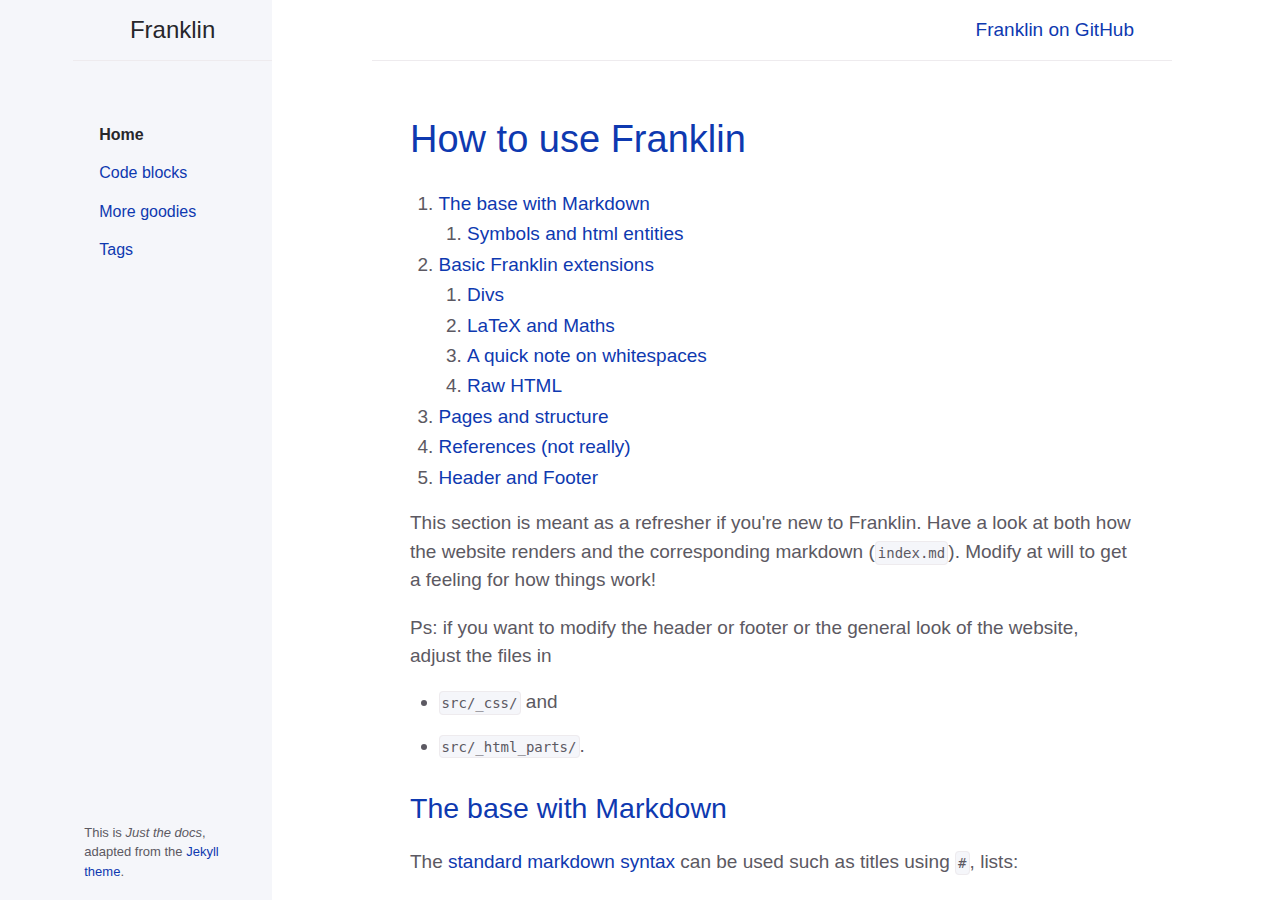
==== index.html @ 7da7b738 "push-2024-06-10" ====
<!doctype html>
<html lang="en">
<head>
  <meta charset="UTF-8">
  <meta name="viewport" content="width=device-width, initial-scale=1">
   <link rel="stylesheet" href="/libs/katex/katex.min.css">
     
   <link rel="stylesheet" href="/libs/highlight/styles/github.min.css">
   
  <link rel="stylesheet" href="/css/jtd.css">
<link rel="icon" href="/assets/favicon.ico">

<style>
  /* #148 wrap long header */
  .franklin-content a.header-anchor,
  .franklin-toc li a
   {
    word-wrap: break-word;
    white-space: normal;
  }
</style>

   <title>Franklin Example</title>  
</head>
<body>                      <!-- closed in foot.html -->
<div class="page-wrap">   <!-- closed in foot.html -->
  <!-- SIDE BAR -->
  <div class="side-bar">
    <div class="header">
      <a href="/" class="title">
        Franklin
      </a>
    </div>
    <label for="show-menu" class="show-menu">MENU</label>
    <input type="checkbox" id="show-menu" role="button">
    <div class="menu" id="side-menu">
      <ul class="menu-list">
        <li class="menu-list-item active"><a href="/" class="menu-list-link active">Home</a>
        <li class="menu-list-item "><a href="/menu1/" class="menu-list-link ">Code blocks</a>
        <li class="menu-list-item "><a href="/menu2/" class="menu-list-link ">More goodies</a>
        <li class="menu-list-item "><a href="/menu3/" class="menu-list-link ">Tags</a>
          <ul class="menu-list-child-list ">
            <li class="menu-list-item "><a href="#" class="menu-list-link">Submenu</a>
          </ul>
      </ul>
    </div>
    <div class="footer">
      This is <em>Just the docs</em>, adapted from the <a href="https://github.com/pmarsceill/just-the-docs" target="_blank">Jekyll theme</a>.
    </div>
  </div>
  <!-- CONTENT -->
  <div class="main-content-wrap"> <!-- closed in foot.html -->
    <div class="main-content">    <!-- closed in foot.html -->
      <div class="main-header">
        <a id="github" href="//github.com/tlienart/Franklin.jl">Franklin on GitHub</a>
      </div>



<!-- Content appended here (in class franklin-content) -->
<div class="franklin-content"><h1 id="how_to_use_franklin"><a href="#how_to_use_franklin" class="header-anchor">How to use Franklin</a></h1>
<p><div class="franklin-toc"><ol><li><a href="#the_base_with_markdown">The base with Markdown</a><ol><li><a href="#symbols_and_html_entities">Symbols and html entities</a></li></ol></li><li><a href="#basic_franklin_extensions">Basic Franklin extensions</a><ol><li><a href="#divs">Divs</a></li><li><a href="#latex_and_maths">LaTeX and Maths</a></li><li><a href="#a_quick_note_on_whitespaces">A quick note on whitespaces</a></li><li><a href="#raw_html">Raw HTML</a></li></ol></li><li><a href="#pages_and_structure">Pages and structure</a></li><li><a href="#references_not_really">References &#40;not really&#41;</a></li><li><a href="#header_and_footer">Header and Footer</a></li></ol></div> </p>
<p>This section is meant as a refresher if you&#39;re new to Franklin. Have a look at both how the website renders and the corresponding markdown &#40;<code>index.md</code>&#41;. Modify at will to get a feeling for how things work&#33;</p>
<p>Ps: if you want to modify the header or footer or the general look of the website, adjust the files in</p>
<ul>
<li><p><code>src/_css/</code> and</p>
</li>
<li><p><code>src/_html_parts/</code>.</p>
</li>
</ul>
<h2 id="the_base_with_markdown"><a href="#the_base_with_markdown" class="header-anchor">The base with Markdown</a></h2>
<p>The <a href="https://github.com/adam-p/markdown-here/wiki/Markdown-Cheatsheet">standard markdown syntax</a> can be used such as titles using <code>#</code>, lists:</p>
<ul>
<li><p>element with <strong>bold</strong></p>
</li>
<li><p>element with <em>emph</em></p>
</li>
</ul>
<p>or code-blocks <code>inline</code> or with highlighting &#40;note the <code>@def hascode &#61; true</code> in the source to allow <a href="https://highlightjs.org/">highlight.js</a> to do its job&#41;:</p>
<pre><code class="language-julia">abstract type Point end
struct PointR2&#123;T&lt;:Real&#125; &lt;: Point
    x::T
    y::T
end
struct PointR3&#123;T&lt;:Real&#125; &lt;: Point
    x::T
    y::T
    z::T
end
function len&#40;p::T&#41; where T&lt;:Point
  sqrt&#40;sum&#40;getfield&#40;p, η&#41;^2 for η ∈ fieldnames&#40;T&#41;&#41;&#41;
end</code></pre>
<p>You can also quote stuff</p>
<blockquote>
<p>You must have chaos within you to ...</p>
</blockquote>
<p>or have tables:</p>
<table><tr><th align="right">English</th><th align="right">Mandarin</th></tr><tr><td align="right">winnie the pooh</td><td align="right">维尼熊</td></tr></table>
<p>Note that you may have to do a bit of CSS-styling to get these elements to look the way you want them &#40;the same holds for the whole page in fact&#41;.</p>
<h3 id="symbols_and_html_entities"><a href="#symbols_and_html_entities" class="header-anchor">Symbols and html entities</a></h3>
<p>If you want a dollar sign you have to escape it like so: &#36;, you can also use html entities like so: &rarr; or &pi; or, if you&#39;re using Juno for instance, you can use <code>\pi&#91;TAB&#93;</code> to insert the symbol as is: π &#40;it will be converted to a html entity&#41;.<sup id="fnref:1"><a href="#fndef:1" class="fnref">[1]</a></sup></p>
<p>If you want to show a backslash, just use it like so: &#92; ; if you want to force a line break, use a <code>\\</code> like <br/> so &#40;this is on a new line&#41;.<sup id="fnref:blah"><a href="#fndef:blah" class="fnref">[2]</a></sup></p>
<p>If you want to show a backtick, escape it like so: &#96; and if you want to show a tick in inline code use double backticks like <code>so &#96; ...</code>.</p>
<p>Footnotes are nice too:</p>
<p><table class="fndef" id="fndef:1">
    <tr>
        <td class="fndef-backref"><a href="#fnref:1">[1]</a></td>
        <td class="fndef-content">this is the text for the first footnote, you can style all this looking at <code>.fndef</code> elements; note that the whole footnote definition is <em>expected to be on the same line</em>.</td>
    </tr>
</table>
<table class="fndef" id="fndef:blah">
    <tr>
        <td class="fndef-backref"><a href="#fnref:blah">[2]</a></td>
        <td class="fndef-content">and this is a longer footnote with some blah from veggie ipsum: turnip greens yarrow ricebean rutabaga endive cauliflower sea lettuce kohlrabi amaranth water spinach avocado daikon napa cabbage asparagus winter purslane kale. Celery potato scallion desert raisin horseradish spinach carrot soko.</td>
    </tr>
</table>
</p>
<h2 id="basic_franklin_extensions"><a href="#basic_franklin_extensions" class="header-anchor">Basic Franklin extensions</a></h2>
<h3 id="divs"><a href="#divs" class="header-anchor">Divs</a></h3>
<p>It is sometimes useful to have a short way to make a part of the page belong to a div so that it can be styled separately. You can do this easily with Franklin by using <code>@@divname ... @@</code>. For instance, you could want a blue background behind some text.</p>
<div class="colbox-blue">Here we go&#33; &#40;this is styled in the css sheet with name &quot;colbox-blue&quot;&#41;.</div>
<p>Since it&#39;s just a <code>&lt;div&gt;</code> block, you can put this construction wherever you like and locally style your text.</p>
<h3 id="latex_and_maths"><a href="#latex_and_maths" class="header-anchor">LaTeX and Maths</a></h3>
<p>Essentially three things are imitated from LaTeX</p>
<ol>
<li><p>you can introduce definitions using <code>\newcommand</code></p>
</li>
<li><p>you can use hyper-references with <code>\eqref</code>, <code>\cite</code>, ...</p>
</li>
<li><p>you can show nice maths &#40;via KaTeX&#41;</p>
</li>
</ol>
<p>The definitions can be introduced in the page or in the <code>config.md</code> &#40;in which case they&#39;re available everywhere as opposed to just in that page&#41;. For instance, the commands <code>\scal</code> and <code>\R</code> are defined in the config file &#40;see <code>src/config.md</code>&#41; and can directly be used whereas the command <code>\E</code> is defined below &#40;and therefore only available on this page&#41;:</p>
<p>Now we can write something like</p>
<a id="equation_blah" class="anchor"></a>\[  \varphi(\mathbb E\left[ X\right]) \le \mathbb E\left[ \varphi(X)\right].  \]
<p>since we&#39;ve given it the label <code>\label&#123;equation blah&#125;</code>, we can refer it like so: <span class="eqref">(<a href="#equation_blah">1</a>)</span> which can be convenient for pages that are math-heavy.</p>
<p>In a similar vein you can cite references that would be at the bottom of the page: <span class="bibref">(<a href="#noether15">Noether (1915)</a>, <a href="#bezanson17">Bezanson et al. (2017)</a>)</span>.</p>
<p><strong>Note</strong>: the LaTeX commands you define can also incorporate standard markdown &#40;though not in a math environment&#41; so for instance let&#39;s define a silly <code>\bolditalic</code> command.</p>
<p>and use it <em><strong>here for example</strong></em>.</p>
<p>Here&#39;s another quick one, a command to change the color:</p>
<p>This is <span style="color: blue">in blue</span> or <span style="color: #bf37bc">in #bf37bc</span>.</p>
<h3 id="a_quick_note_on_whitespaces"><a href="#a_quick_note_on_whitespaces" class="header-anchor">A quick note on whitespaces</a></h3>
<p>For most commands you will use <code>#k</code> to refer to the \(k\)-th argument as in LaTeX. In order to reduce headaches, this forcibly introduces a whitespace on the left of whatever is inserted which, usually, changes nothing visible &#40;e.g. in a math settings&#41;. However there <em>may be</em> situations where you do not want this to happen and you know that the insertion will not clash with anything else. In that case, you should simply use <code>&#33;#k</code> which will not introduce that whitespace. It&#39;s probably easier to see this in action:</p>
<ul>
<li><p>with: <code>/usr/local/bin/ script.jl</code>, there&#39;s a whitespace you don&#39;t want 🚫</p>
</li>
<li><p>without: <code>/usr/local/bin/script.jl</code> here there isn&#39;t ✅</p>
</li>
</ul>
<h3 id="raw_html"><a href="#raw_html" class="header-anchor">Raw HTML</a></h3>
<p>You can include raw HTML by just surrounding a block with <code>~~~</code>. Not much more to add. This may be useful for local custom layouts like having a photo next to a text in a specific way.</p>

<div class="row">
  <div class="container">
    <img class="left" src="/assets/rndimg.jpg">
    <p>
    Marine iguanas are truly splendid creatures. They're found on the Gálapagos islands, have skin that basically acts as a solar panel, can swim and may have the ability to adapt their body size depending on whether there's food or not.
    </p>
    <p>
    Evolution is cool.
    </p>
    <div style="clear: both"></div>      
  </div>
</div>

<p><strong>Note 1</strong>: again, entire such blocks can be made into latex-like commands via <code>\newcommand&#123;\mynewblock&#125;&#91;1&#93;&#123;...&#125;</code>.</p>
<p><strong>Note 2</strong>: whatever is in a raw HTML block is <em>not</em> further processed &#40;so you can&#39;t have LaTeX in there for instance&#41;. A partial way around this is to use <code>@@...</code> blocks which <em>will</em> be recursively parsed. The following code gives the same result as above with the small difference that there is LaTeX being processed in the inner div.</p>
<div class="row"><div class="container"><div class="left"><img src="/assets/rndimg.jpg" alt="" /></div></div>
<p>Marine iguanas are <strong>truly splendid</strong> creatures. They&#39;re not found in equations like \(\exp(-i\pi)+1\). But they&#39;re still quite cool. 
<div style="clear: both"></div>
</p></div>
<h2 id="pages_and_structure"><a href="#pages_and_structure" class="header-anchor">Pages and structure</a></h2>
<p>Here are a few empty pages connecting to the menu links to show where files can go and the resulting paths. &#40;It&#39;s probably best if you look at the source folder for this&#41;.</p>
<ul>
<li><p><a href="/menu1/">menu 1</a></p>
</li>
<li><p><a href="/menu2/">menu 2</a></p>
</li>
<li><p><a href="/menu3/">menu 3</a></p>
</li>
</ul>
<h2 id="references_not_really"><a href="#references_not_really" class="header-anchor">References &#40;not really&#41;</a></h2>
<ul>
<li><p><a id="noether15" class="anchor"></a><strong>Noether</strong>,  Körper und Systeme rationaler Funktionen, 1915.</p>
</li>
<li><p><a id="bezanson17" class="anchor"></a><strong>Bezanson</strong>, <strong>Edelman</strong>, <strong>Karpinski</strong> and <strong>Shah</strong>, <a href="https://julialang.org/research/julia-fresh-approach-BEKS.pdf">Julia: a fresh approach to numerical computing</a>, SIAM review 2017.</p>
</li>
</ul>
<h2 id="header_and_footer"><a href="#header_and_footer" class="header-anchor">Header and Footer</a></h2>
<p>As you can see here at the bottom of the page, there is a footer which you may want on all pages but for instance you may want the date of last modification to be displayed. In a fashion heavily inspired by <a href="https://gohugo.io">Hugo</a>, you can write things like</p>
<pre><code class="language-html">Last modified: &#123;&#123; fill fd_mtime &#125;&#125;.</code></pre>
<p>&#40;cf. <code>src/_html_parts/page_foot.html</code>&#41; which will then replace these braces with the content of a dictionary of variables at the key <code>fd_mtime</code>. This dictionary of variables is accessed locally by pages through <code>@def varname &#61; value</code> and globally through the <code>config.md</code> page via the same syntax.</p>
<p>There&#39;s a few other such functions of the form <code>&#123;&#123;fname p₁ p₂&#125;&#125;</code> as well as support for conditional blocks. If you wander through the <code>src/_html_parts/</code> folder and its content, you should be able to see those in action.</p>
<div class="page-foot">
    <a href="http://creativecommons.org/licenses/by-sa/4.0/">CC BY-SA 4.0</a> Septimia Zenobia. Last modified: June 10, 2024.
    Website built with <a href="https://github.com/tlienart/Franklin.jl">Franklin.jl</a> and the <a href="https://julialang.org">Julia programming language</a>.
</div>
</div><!-- CONTENT ENDS HERE -->
    </div> <!-- end of class main-content -->
    </div> <!-- end of class main-content-wrap -->
    </div> <!-- end of class page-wrap-->
    
      <script src="/libs/katex/katex.min.js"></script>
<script src="/libs/katex/contrib/auto-render.min.js"></script>
<script>renderMathInElement(document.body)</script>

    
    
      <script src="/libs/highlight/highlight.min.js"></script>
<script>hljs.highlightAll();hljs.configure({tabReplace: '    '});</script>

    
  </body>
</html>
---- libs/highlight/styles/github.min.css ----
pre code.hljs{display:block;overflow-x:auto;padding:1em}code.hljs{padding:3px 5px}/*!
  Theme: GitHub
  Description: Light theme as seen on github.com
  Author: github.com
  Maintainer: @Hirse
  Updated: 2021-05-15

  Outdated base version: https://github.com/primer/github-syntax-light
  Current colors taken from GitHub's CSS
*/.hljs{color:#24292e;background:#fff}.hljs-doctag,.hljs-keyword,.hljs-meta .hljs-keyword,.hljs-template-tag,.hljs-template-variable,.hljs-type,.hljs-variable.language_{color:#d73a49}.hljs-title,.hljs-title.class_,.hljs-title.class_.inherited__,.hljs-title.function_{color:#6f42c1}.hljs-attr,.hljs-attribute,.hljs-literal,.hljs-meta,.hljs-number,.hljs-operator,.hljs-selector-attr,.hljs-selector-class,.hljs-selector-id,.hljs-variable{color:#005cc5}.hljs-meta .hljs-string,.hljs-regexp,.hljs-string{color:#032f62}.hljs-built_in,.hljs-symbol{color:#e36209}.hljs-code,.hljs-comment,.hljs-formula{color:#6a737d}.hljs-name,.hljs-quote,.hljs-selector-pseudo,.hljs-selector-tag{color:#22863a}.hljs-subst{color:#24292e}.hljs-section{color:#005cc5;font-weight:700}.hljs-bullet{color:#735c0f}.hljs-emphasis{color:#24292e;font-style:italic}.hljs-strong{color:#24292e;font-weight:700}.hljs-addition{color:#22863a;background-color:#f0fff4}.hljs-deletion{color:#b31d28;background-color:#ffeef0}
---- css/jtd.css ----
/*
This CSS is adapted from https://pmarsceill.github.io/just-the-docs/
Copyright Patrick Marsceill, MIT license
https://github.com/pmarsceill/just-the-docs/blob/master/LICENSE.txt
(MIT licensed)
*/

html {
  font-family: sans-serif;
  -ms-text-size-adjust: 100%;
  -webkit-text-size-adjust: 100%;
  font-size: 15px;
}

@media (min-width: 31.25rem) {
  html {
    font-size: 19px;
  }
}

body {
  margin: 0;
  position: relative;
  padding-bottom: 4rem;
  font-family: -apple-system, "helvetica neue", helvetica, roboto, noto, "segoe ui", arial, sans-serif;
  font-size: inherit;
  line-height: 1.5;
  color: #5c5962;
  background-color: #fff;
}

@media (min-width: 50rem) {
  body {
    position: static;
    padding-bottom: 0;
  }
}

h1 {
  font-size: 2em;
  margin: 0.67em 0;
}

sub,
sup {
  font-size: 75%;
  line-height: 0;
  position: relative;
  vertical-align: baseline;
}

sup {
  top: -0.5em;
}

sub {
  bottom: -0.25em;
}

img {
  border: 0;
}

p,
h1,
h2,
h3,
h4,
h5,
h6,
ol,
ul,
pre,
address,
blockquote,
dl,
div,
fieldset,
form,
hr,
noscript,
table {
  margin-top: 0;
}

h1,
h2,
h3,
h4,
h5,
h6 {
  margin-top: 1.2em;
  margin-bottom: 0.8em;
  font-weight: 500;
  line-height: 1.15;
  color: #27262b;
}

p {
  margin-bottom: 1em;
}

a {
  color: #0e39b0;
  text-decoration: none;
}

pre {
  overflow: auto;
  margin: 0;
  margin-bottom: 0.8em;
}

code {
  font-family: "SFMono-Regular", Menlo, Consolas, monospace;
  font-size: 14px;
  line-height: 1.4;
  padding: 0.2em 0.15em;
  font-weight: 400;
  background-color: #f5f6fa;
  border: 1px solid #eeebee;
  border-radius: 4px;
}

li:not(:last-child) {
  margin-bottom: 5px;
}

img {
  max-width: 100%;
  height: auto;
}

hr {
  height: 1px;
  padding: 0;
  margin: 2rem 0;
  background-color: #eeebee;
  border: 0;
}

@media (min-width: 50rem) {
  .page-wrap {
    position: absolute;
    top: 0;
    left: 0;
    display: flex;
    width: 100%;
    height: 100%;
    overflow-x: hidden;
    overflow-y: hidden;
  }
}

/************************************************************
=============================================================

SIDE BAR

============================================================
************************************************************/

.side-bar {
  z-index: 100;
  display: flex;
  flex-wrap: wrap;
  background-color: #f5f6fa;
}

.side-bar .header {
  display: flex;
  min-height: 60px;
  align-items: center;
}

.side-bar .header .title {
  padding-right: 1rem;
  padding-left: 1rem;
  flex-grow: 1;
  display: flex;
  height: 100%;
  align-items: center;
  padding-top: 0.75rem;
  padding-bottom: 0.75rem;
  color: #27262b;
  font-size: 18px !important;
  line-height: 1.15em;
}

.show-menu {
  cursor: pointer;
  appearance: none;
  display: flex;
  height: 100%;
  line-height: 60px;
  padding: 1rem;
  align-items: center;
  color: #0e39b0;
  text-transform: uppercase;
  background: transparent;
  text-align: right;
  padding-right: 2rem;
  border: 0;
  width: calc(100% - 220px);
  background-color: white;
}

.side-bar .menu {
  width: 100%;
  padding-right: 1rem;
  padding-left: 1rem;
}

.menu-list {
  padding: 0;
  margin-top: 0;
  margin-bottom: 0;
  list-style: none;
}

.menu-list-child-list {
  padding-left: 0.75rem;
  list-style: none;
}

.menu-list-child-list .menu-list-link {
  color: #5c5962;
}

.menu-list-child-list .menu-list-item {
  position: relative;
}

.menu-list-child-list .menu-list-item::before {
  position: absolute;
  margin-top: 0.3em;
  margin-left: -0.8em;
  color: rgba(92, 89, 98, 0.3);
  content: "- ";
}

.menu-list-child-list .menu-list-item.active::before {
  color: #5c5962;
}

.menu-list-item {
  font-size: 14px !important;
  margin: 0;
}

.menu-list-item .menu-list-child-list {
  display: none;
}

.menu-list-item.active .menu-list-child-list {
  display: block;
}

.menu-list-link {
  display: block;
  padding-top: 0.25rem;
  padding-bottom: 0.25rem;
}

.menu-list-link.active {
  font-weight: 600;
  color: #27262b;
  text-decoration: none;
}

.side-bar .footer {
  width: 150px;
  font-size: 13px;
  padding-right: 1rem;
  padding-left: 1rem;
  position: absolute;
  bottom: 0;
  left: 0;
  padding-top: 1rem;
  padding-bottom: 1rem;
}

/* Hide checkbox */
input[type=checkbox] { display: none; }

/* Show menu when invisible checkbox is checked */
input[type=checkbox]:checked ~ #side-menu { display: block; }

/* side bar adjustments for narrow mode (bar on top) */
@media (max-width: 49.99rem) {
  /* Toggle menu off */
  .side-bar .menu {
    display: none;
    padding-left: 35px;
    padding-bottom: 15px;
  }

  .side-bar {
    border-bottom: 1px solid #eeebee;
  }

  .side-bar .header {
    padding-left: 15px;
    width: 150px;
  } /* middle space */
  .show-menu { display: block; }
}

/* side bar adjustments for narrow mode (bar on top) */
@media (min-width: 31.25rem) {
  .side-bar .header .title {
    font-size: 24px !important;
  }

  .menu-list-item {
    font-size: 16px !important;
  }
}

/* side bar adjustments for medium mode (bar on side) */
@media (min-width: 50rem) {
  .side-bar {
    flex-wrap: nowrap;
    position: absolute;
    width: 248px;
    height: 100%;
    flex-direction: column;
    align-items: flex-end;
  }

  .side-bar .header {
    z-index: 101;
    height: 60px;
    max-height: 60px;
    border-bottom: 1px solid #eeebee;
    padding-right: 2rem;
    padding-left: 2rem;
  }

  .side-bar .header .title {
    padding-top: 0.5rem;
    padding-bottom: 0.5rem;
  }

  .show-menu {
    display: none;
  }

  .side-bar .menu {
    width: 135px;
    padding-right: 2rem;
    padding-left: 2rem;
    padding-top: 3rem;
    padding-bottom: 1rem;
    overflow-y: auto;
    flex: 1 1 auto;
  }

  .side-bar .footer {
    padding-right: 2rem;
    padding-left: 2rem;
    position: static;
  }
}

/* side bar adjustments for wide mode (bar on side) */
@media (min-width: 66.5rem) {
  .side-bar {
    width: calc((100% - 66.5rem) / 2 + 264px);
    min-width: 264px;
  }
}


/************************************************************
=============================================================

MAIN CONTENT

============================================================
************************************************************/

@media (min-width: 50rem) {
  .main-content-wrap {
    position: absolute;
    top: 0;
    left: 0;
    width: 100%;
    height: 100%;
    -webkit-overflow-scrolling: touch;
    overflow-x: hidden;
    overflow-y: scroll;
  }

  .main-content {
    position: relative;
    max-width: 800px;
    margin-left: 248px;
  }
}

@media (min-width: 66.5rem) {
  .main-content {
    margin-left: calc((100% - 1064px) / 2 + 264px);
  }
}

.main-header {
  padding-right: 1rem;
  padding-left: 1rem;
  display: none;

  /* padding-top:1rem; */

  /* padding-bottom:1rem; */
  background-color: #f5f6fa;
  height: 60px;
  line-height: 60px;
}

@media (min-width: 50rem) {
  .main-header {
    padding-right: 2rem;
    padding-left: 2rem;
  }
}

@media (min-width: 50rem) {
  .main-header {
    display: flex;
    justify-content: flex-end;
    height: 60px;
    background-color: #fff;
    border-bottom: 1px solid #eeebee;
  }
}

.main-footer {
  font-size: 14px;
  color: darkgray;
  border-top: 1px solid #eeebee;
  padding-top: 15px;
}

.franklin-content {
  padding-right: 1rem;
  padding-left: 1rem;
  padding-top: 1rem;
  padding-bottom: 1rem;
  line-height: 1.5;
}

@media (min-width: 50rem) {
  .franklin-content {
    padding-right: 2rem;
    padding-left: 2rem;
    padding-top: 2rem;
    padding-bottom: 2rem;
  }
}

/************************************************************
=============================================================

Franklin SPECIFICS

============================================================
************************************************************/

.franklin-content a {
  overflow: hidden;
  text-overflow: ellipsis;
  white-space: nowrap;
}

.franklin-content ul,
ol {
  line-height: 1em;
}

.franklin-content li {
  margin-top: 0.3em;
  line-height: 1.3em;
}

.franklin-content ul,
.franklin-content ol {
  padding-left: 1.5em;
}

.franklin-content h1:first-of-type {
  margin-top: 0.5em;
}

.franklin-content h1,
h2,
h3,
h4,
h5,
h6 {
  position: relative;
}

td.fndef-backref {
  min-width: 20px;
}

.franklin-content table {
  margin-left: auto;
  margin-right: auto;
  border-collapse: collapse;
  text-align: center;
  margin-bottom: 1em;
}

.franklin-content tr,
th,
td {
  font-size: 14px;
  padding: 10px;
  border: 1px solid black;
}

.franklin-content table tbody tr td {
  border: 1px solid black;
}

.franklin-content blockquote {
  background: lemonchiffon;
  border-left: 7px solid #a8a8a8;
  margin: 1.5em 10px;
  padding: 0.5em 10px;
  font-style: italic;
}

.franklin-content blockquote p {
  display: inline;
}

.franklin-content .row {
  display: block;
}

.franklin-content .left {
  float: left;
  margin-right: 15px;
}

.franklin-content .right {
  float: right;
}

.franklin-content .container img {
  width: auto;
  padding-left: 0;
  border-radius: 10px;
  margin-bottom: 1em;
}

.franklin-content table.fndef {
  margin: 0;
  margin-bottom: 1em;
  border: 0;
}

.franklin-content .fndef tr {
  padding: 0;
  border: 0;
  text-align: left;
}

.franklin-content .fndef td {
  padding: 0;
  border: 0;
}

.franklin-content .fndef td.fndef-backref {
  vertical-align: top;
  font-size: 80%;
  padding-left: 5px;
}

.franklin-content .fndef td.fndef-content {
  font-size: 90%;
  padding-left: 10px;
}

.franklin-content .fndef tr {
  border-left: 2px solid lightgray;
}

.franklin-content img {
  width: 70%;
  text-align: center;
  padding-left: 10%;
}

.franklin-content .img-small img {
  width: 50%;
  text-align: center;
  padding-left: 20%;
}


/* ==================================================================
    KATEX
================================================================== */

body { counter-reset: eqnum; }

.katex { font-size: 1em !important; }

.katex-display .katex {
  display: inline-block;
} /* overwrite katex settings */

.katex-display::after {
  counter-increment: eqnum;
  content: "(" counter(eqnum) ")";
  position: relative;
  float: right;
  padding-right: 5px;
}

/* ==================================================================
    CODE & HIGHLIGHT.JS
================================================================== */

.hljs {
  font-size: 14px;
  line-height: 1.35em;
  border-radius: 10px;
  padding: 1em;
}

.hljs-meta,
.hljs-metas,
.hljs-metap { font-weight: bold; }

.hljs-meta { color: rgb(25, 179, 51); }

.hljs-metas { color: red; }

.hljs-metap { color: rgb(51, 131, 231); }

franklin-toc {
  /* Avoid clickable elements being too close together. */
  margin: 0.6rem 0;
}
}
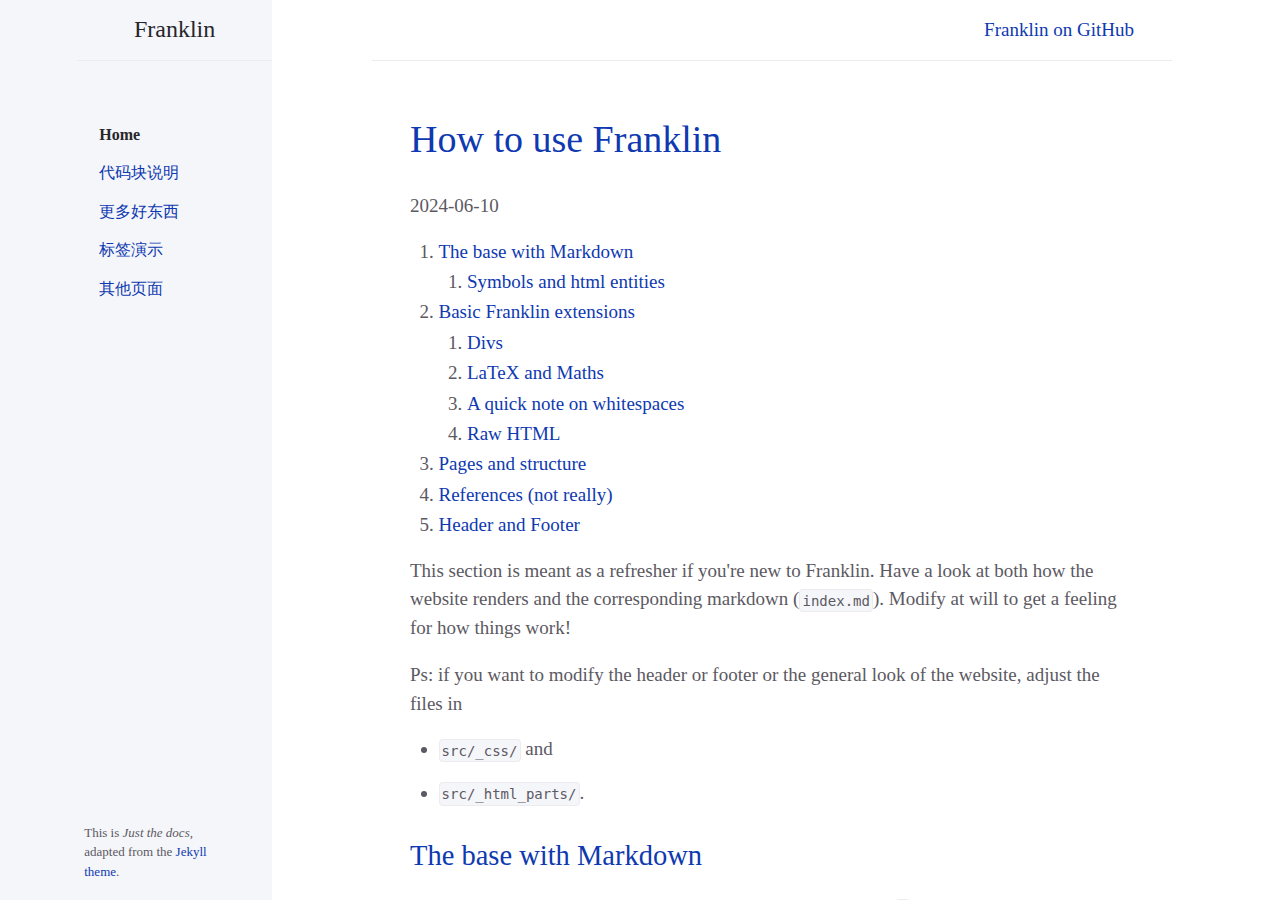
==== commit 7ac578a0: "push-2024-06-10" ====
--- a/index.html
+++ b/index.html
@@ -36,12 +36,10 @@
     <div class="menu" id="side-menu">
       <ul class="menu-list">
         <li class="menu-list-item active"><a href="/" class="menu-list-link active">Home</a>
-        <li class="menu-list-item "><a href="/menu1/" class="menu-list-link ">Code blocks</a>
-        <li class="menu-list-item "><a href="/menu2/" class="menu-list-link ">More goodies</a>
-        <li class="menu-list-item "><a href="/menu3/" class="menu-list-link ">Tags</a>
-          <ul class="menu-list-child-list ">
-            <li class="menu-list-item "><a href="#" class="menu-list-link">Submenu</a>
-          </ul>
+        <li class="menu-list-item "><a href="/menu1/" class="menu-list-link ">代码块说明</a>
+        <li class="menu-list-item "><a href="/menu2/" class="menu-list-link ">更多好东西</a>
+        <li class="menu-list-item "><a href="/menu3/" class="menu-list-link ">标签演示</a>
+        <li class="menu-list-item "><a href="/blogs/post1/" class="menu-list-link">其他页面</a>
       </ul>
     </div>
     <div class="footer">
@@ -59,6 +57,7 @@
 
 <!-- Content appended here (in class franklin-content) -->
 <div class="franklin-content"><h1 id="how_to_use_franklin"><a href="#how_to_use_franklin" class="header-anchor">How to use Franklin</a></h1>
+<p>2024-06-10</p>
 <p><div class="franklin-toc"><ol><li><a href="#the_base_with_markdown">The base with Markdown</a><ol><li><a href="#symbols_and_html_entities">Symbols and html entities</a></li></ol></li><li><a href="#basic_franklin_extensions">Basic Franklin extensions</a><ol><li><a href="#divs">Divs</a></li><li><a href="#latex_and_maths">LaTeX and Maths</a></li><li><a href="#a_quick_note_on_whitespaces">A quick note on whitespaces</a></li><li><a href="#raw_html">Raw HTML</a></li></ol></li><li><a href="#pages_and_structure">Pages and structure</a></li><li><a href="#references_not_really">References &#40;not really&#41;</a></li><li><a href="#header_and_footer">Header and Footer</a></li></ol></div> </p>
 <p>This section is meant as a refresher if you&#39;re new to Franklin. Have a look at both how the website renders and the corresponding markdown &#40;<code>index.md</code>&#41;. Modify at will to get a feeling for how things work&#33;</p>
 <p>Ps: if you want to modify the header or footer or the general look of the website, adjust the files in</p>
--- a/css/jtd.css
+++ b/css/jtd.css
@@ -22,7 +22,7 @@
   margin: 0;
   position: relative;
   padding-bottom: 4rem;
-  font-family: -apple-system, "helvetica neue", helvetica, roboto, noto, "segoe ui", arial, sans-serif;
+  font-family: Georgia, serif;
   font-size: inherit;
   line-height: 1.5;
   color: #5c5962;
